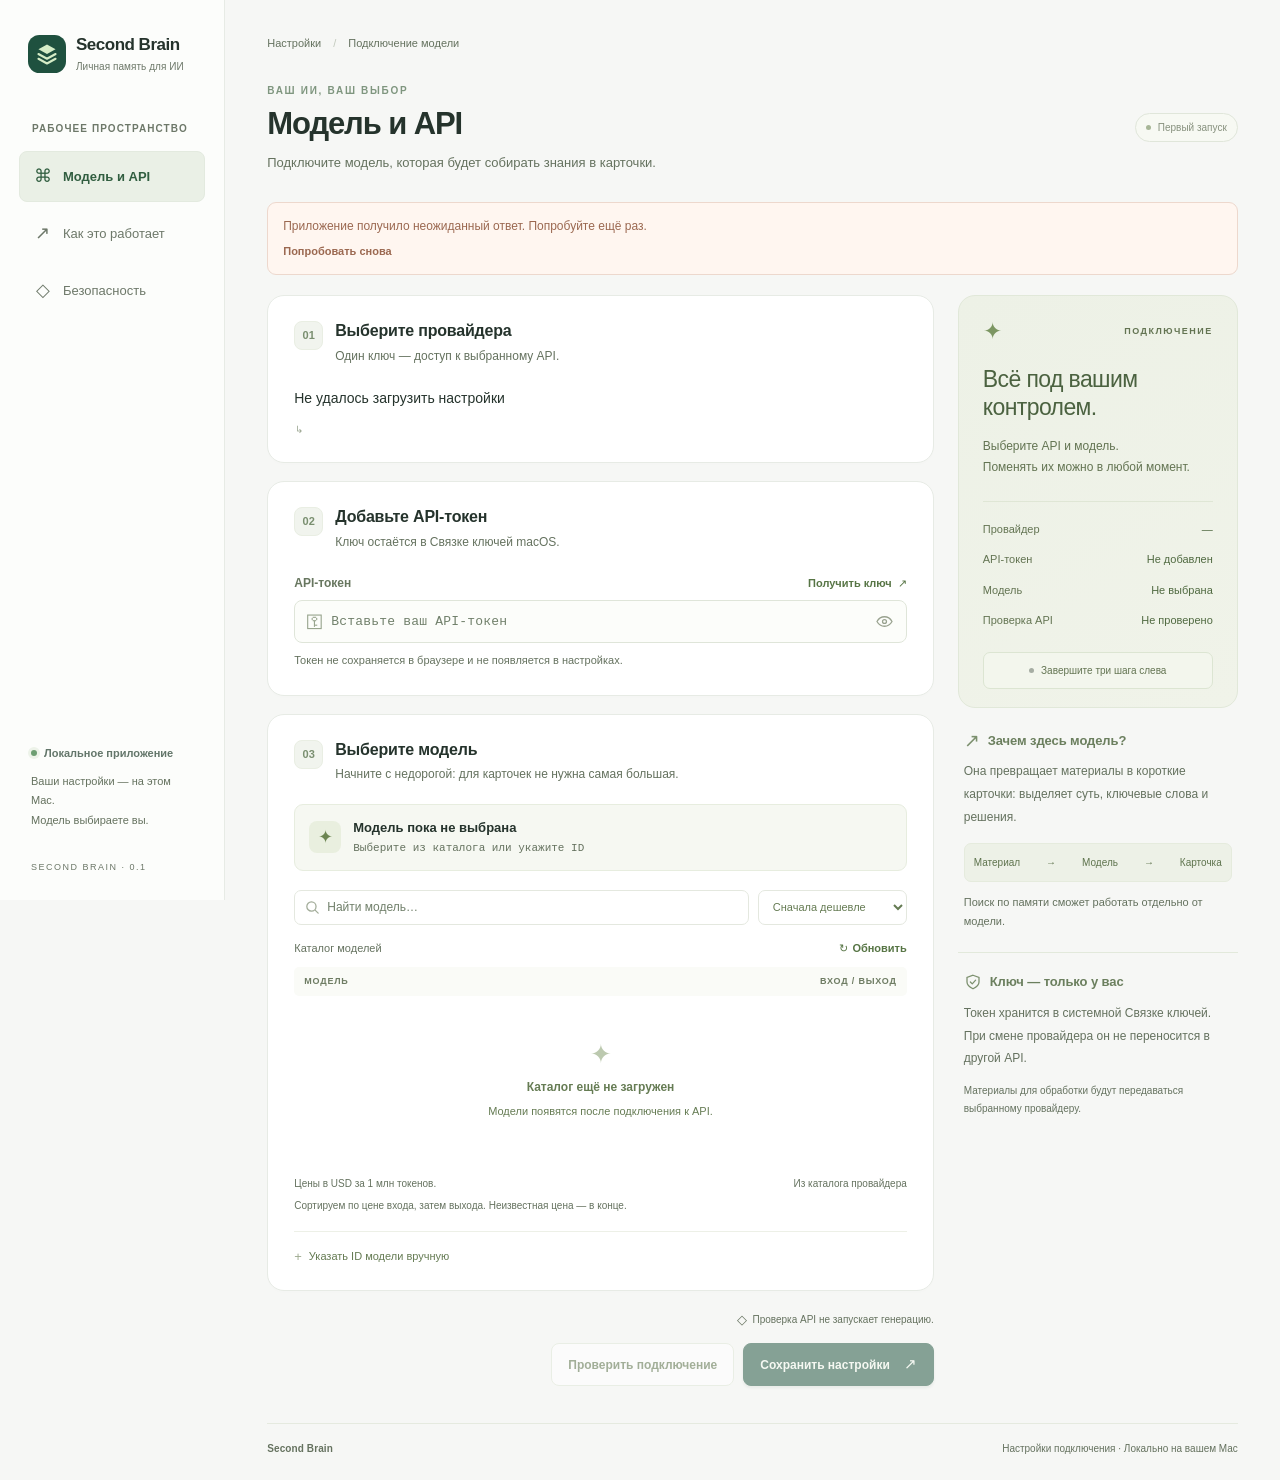
==== static/index.html @ d5d42416 "feat: release Second Brain 0.1.0 with portable macOS app" ====
<!doctype html>
<html lang="ru">
<head>
  <meta charset="utf-8">
  <meta name="viewport" content="width=device-width,initial-scale=1">
  <meta name="color-scheme" content="light">
  <meta name="theme-color" content="#f6f7f5">
  <title>Модель и API — Second Brain</title>
  <link rel="icon" type="image/svg+xml" href="/static/mark.svg">
  <link rel="stylesheet" href="/static/styles.css">
  <script type="module" src="/static/app.mjs"></script>
</head>
<body>
  <a class="skip-link" href="#main">Перейти к настройкам</a>
  <div class="app-shell">
    <aside class="sidebar" aria-label="Навигация">
      <a class="brand" href="#main" aria-label="Second Brain — настройки">
        <img src="/static/mark.svg" width="38" height="38" alt="">
        <span>Second Brain<small>Личная память для ИИ</small></span>
      </a>
      <div class="sidebar-label">РАБОЧЕЕ ПРОСТРАНСТВО</div>
      <nav class="navigation">
        <a class="nav-item active" href="#main" aria-current="page"><span class="nav-icon">⌘</span>Модель и API</a>
        <a class="nav-item" href="#how-it-works"><span class="nav-icon">↗</span>Как это работает</a>
        <a class="nav-item" href="#security"><span class="nav-icon">◇</span>Безопасность</a>
      </nav>
      <div class="sidebar-bottom">
        <div class="local-badge"><span class="status-dot"></span>Локальное приложение</div>
        <p>Ваши настройки — на этом Mac.<br>Модель выбираете вы.</p>
        <span class="version">SECOND BRAIN · 0.1</span>
      </div>
    </aside>

    <main id="main" class="main-content">
      <div class="breadcrumb">Настройки <span>/</span> Подключение модели</div>
      <header class="page-header">
        <div><div class="eyebrow">ВАШ ИИ, ВАШ ВЫБОР</div><h1>Модель и API</h1><p>Подключите модель, которая будет собирать знания в карточки.</p></div>
        <span id="setup-badge" class="setup-badge"><span></span>Первый запуск</span>
      </header>

      <div id="bootstrap-error" class="notice error" role="alert" hidden><span id="bootstrap-error-text"></span><button id="retry-bootstrap" type="button" class="text-button">Попробовать снова</button></div>
      <div id="storage-warning" class="notice warning" role="status" hidden>Связка ключей сейчас недоступна. Проверить API можно, а для сохранения токена потребуется доступ к Связке ключей macOS.</div>

      <div class="workspace-grid">
        <form id="settings-form" class="settings-stack" novalidate>
          <section class="panel" aria-labelledby="provider-heading">
            <div class="section-heading"><span class="step-number">01</span><div><h2 id="provider-heading">Выберите провайдера</h2><p>Один ключ — доступ к выбранному API.</p></div></div>
            <div id="provider-list" class="provider-grid" role="group" aria-label="Провайдер модели"><div class="loading-placeholder">Загружаем настройки…</div></div>
            <div id="preset-endpoint" class="endpoint-caption"><span class="tiny-lock" aria-hidden="true">↳</span><code id="preset-endpoint-text"></code></div>
            <div id="custom-endpoint" class="field-block" hidden><label for="base-url">Адрес API</label><input id="base-url" type="url" spellcheck="false" autocomplete="off" placeholder="https://api.example.com/v1"><p class="field-hint">HTTPS-адрес совместимого с OpenAI API. Без /chat/completions.</p></div>
          </section>

          <section class="panel" aria-labelledby="token-heading">
            <div class="section-heading"><span class="step-number">02</span><div><h2 id="token-heading">Добавьте API-токен</h2><p>Ключ остаётся в Связке ключей macOS.</p></div></div>
            <div class="label-row"><label for="api-token">API-токен</label><a id="get-key" class="inline-link" href="https://openrouter.ai/settings/keys" target="_blank" rel="noopener noreferrer">Получить ключ <span aria-hidden="true">↗</span></a></div>
            <div class="token-control"><span class="key-glyph" aria-hidden="true">⚿</span><input id="api-token" type="password" autocomplete="off" spellcheck="false" autocapitalize="off" placeholder="Вставьте ваш API-токен" aria-describedby="token-hint"><button id="toggle-token" class="icon-button" type="button" aria-label="Показать введённый токен" aria-pressed="false"><svg width="19" height="19" viewBox="0 0 24 24" fill="none" aria-hidden="true"><path d="M2.5 12s3.4-6 9.5-6 9.5 6 9.5 6-3.4 6-9.5 6-9.5-6-9.5-6Z" stroke="currentColor" stroke-width="1.6"/><circle cx="12" cy="12" r="2.5" stroke="currentColor" stroke-width="1.6"/></svg></button></div>
            <div class="token-meta"><p id="token-hint" class="field-hint">Токен не сохраняется в браузере и не появляется в настройках.</p><button id="delete-token" type="button" class="text-button danger" hidden>Удалить сохранённый ключ</button></div>
            <div id="delete-confirm" class="inline-confirm" hidden><p>Удалить сохранённый токен этого API?</p><div><button id="cancel-delete" type="button" class="button small secondary">Отмена</button><button id="confirm-delete" type="button" class="button small danger-button">Удалить токен</button></div></div>
          </section>

          <section class="panel model-panel" aria-labelledby="model-heading">
            <div class="section-heading"><span class="step-number">03</span><div><h2 id="model-heading">Выберите модель</h2><p>Начните с недорогой: для карточек не нужна самая большая.</p></div></div>
            <div id="selected-model" class="selected-model"><span class="model-symbol" aria-hidden="true">✦</span><div><strong id="selected-model-name">Модель пока не выбрана</strong><code id="selected-model-id">Выберите из каталога или укажите ID</code></div><span id="selected-model-check" class="selected-check" hidden aria-hidden="true">✓</span></div>
            <div class="catalog-toolbar"><label class="search-control"><svg width="17" height="17" viewBox="0 0 24 24" fill="none" aria-hidden="true"><circle cx="10.5" cy="10.5" r="6.5" stroke="currentColor" stroke-width="1.8"/><path d="m16 16 4 4" stroke="currentColor" stroke-width="1.8" stroke-linecap="round"/></svg><input id="model-search" type="search" autocomplete="off" placeholder="Найти модель…" aria-label="Поиск модели по названию или ID"></label><select id="model-sort" aria-label="Сортировка моделей"><option value="price">Сначала дешевле</option><option value="name">По названию</option></select></div>
            <div class="catalog-caption"><span id="catalog-count">Каталог моделей</span><button id="refresh-models" type="button" class="text-button"><span id="refresh-icon" aria-hidden="true">↻</span> Обновить</button></div>
            <div class="catalog-columns" aria-hidden="true"><span>МОДЕЛЬ</span><span>ВХОД / ВЫХОД</span></div>
            <div id="model-list" class="model-list" role="group" aria-label="Каталог моделей" aria-busy="false"><div class="catalog-empty"><span class="empty-symbol" aria-hidden="true">✦</span><strong>Каталог ещё не загружен</strong><p>Модели появятся после подключения к API.</p></div></div>
            <button id="show-more-models" type="button" class="show-more" hidden>Показать ещё</button>
            <div class="pricing-note"><span>Цены в USD за 1 млн токенов.</span><span id="catalog-updated">Из каталога провайдера</span></div>
            <p class="sort-note">Сортируем по цене входа, затем выхода. Неизвестная цена — в конце.</p>
            <details id="manual-model" class="manual-model"><summary>Указать ID модели вручную</summary><div class="field-block"><label for="model-id">ID модели</label><input id="model-id" type="text" autocomplete="off" spellcheck="false" placeholder="Например, provider/model-name" maxlength="200"><p class="field-hint">Подойдёт, если провайдер не отдаёт каталог. Используйте точный ID из его документации.</p></div></details>
          </section>

          <div id="action-message" class="notice" role="status" aria-live="polite" hidden></div>
          <div class="action-bar"><div class="action-explanation"><span class="small-shield" aria-hidden="true">◇</span><span>Проверка API не запускает генерацию.</span></div><div class="action-buttons"><button id="test-connection" type="button" class="button secondary" disabled>Проверить подключение</button><button id="save-settings" type="submit" class="button primary" disabled><span>Сохранить настройки</span><span aria-hidden="true">↗</span></button></div></div>
        </form>

        <aside class="context-column" aria-label="Состояние подключения">
          <section class="summary-panel" aria-labelledby="summary-heading"><div class="summary-topline"><span class="summary-mark" aria-hidden="true">✦</span><span class="subtle-tag">ПОДКЛЮЧЕНИЕ</span></div><h2 id="summary-heading">Всё под вашим<br>контролем.</h2><p>Выберите API и модель.<br>Поменять их можно в любой момент.</p><div class="summary-divider"></div><dl class="summary-list"><div><dt>Провайдер</dt><dd id="summary-provider">—</dd></div><div><dt>API-токен</dt><dd id="summary-token">Не добавлен</dd></div><div><dt>Модель</dt><dd id="summary-model">Не выбрана</dd></div><div><dt>Проверка API</dt><dd id="summary-connection">Не проверено</dd></div></dl><div id="summary-state" class="summary-state"><span class="status-dot neutral"></span><span>Завершите три шага слева</span></div></section>
          <section id="how-it-works" class="info-card"><div class="info-heading"><span aria-hidden="true">↗</span><h3>Зачем здесь модель?</h3></div><p>Она превращает материалы в короткие карточки: выделяет суть, ключевые слова и решения.</p><div class="mini-flow"><span>Материал</span><span aria-hidden="true">→</span><span>Модель</span><span aria-hidden="true">→</span><span>Карточка</span></div><p class="muted">Поиск по памяти сможет работать отдельно от модели.</p></section>
          <section id="security" class="info-card security-card"><div class="info-heading"><svg width="18" height="18" viewBox="0 0 24 24" fill="none" aria-hidden="true"><path d="m12 3 8 3v6c0 4-4 7-8 9-4-2-8-5-8-9V6l8-3Z" stroke="currentColor" stroke-width="1.7"/><path d="m8.5 12 2.5 2.5 4.5-5" stroke="currentColor" stroke-width="1.7" stroke-linecap="round" stroke-linejoin="round"/></svg><h3>Ключ — только у вас</h3></div><p>Токен хранится в системной Связке ключей. При смене провайдера он не переносится в другой API.</p><span class="security-footnote">Материалы для обработки будут передаваться выбранному провайдеру.</span></section>
        </aside>
      </div>
      <footer class="page-footer"><span>Second Brain</span><span>Настройки подключения · Локально на вашем Mac</span></footer>
    </main>
  </div>
</body>
</html>
---- static/styles.css ----
@font-face{font-family:LocalSystem;src:local("SF Pro Text"),local("Helvetica Neue");font-display:swap}
:root{font-family:LocalSystem,-apple-system,BlinkMacSystemFont,"Segoe UI",sans-serif;color:#25332c;background:#f6f7f5;font-synthesis:none;font-size:14px;line-height:1.5;--green:#285c46;--green-dark:#1d4937;--muted:#7b857e;--line:#e7ebe5;--surface:#fff;--radius:17px;--focus:#4d8b68}
*{box-sizing:border-box}
body{margin:0}
button,input,select{font:inherit}
button,a,input,select,summary{-webkit-tap-highlight-color:transparent}
button,a{touch-action:manipulation}
button{cursor:pointer}
button:disabled{cursor:wait;opacity:.55}
input:disabled,select:disabled{opacity:.6}
a{color:inherit;text-decoration:none}
button:focus-visible,a:focus-visible,input:focus-visible,select:focus-visible,summary:focus-visible{outline:3px solid #72a685;outline-offset:3px}
input:focus-visible{outline:0;box-shadow:0 0 0 3px #dbe9de;border-color:#77a285}
button:active:not(:disabled){transform:scale(.985)}
button{transition:background-color .15s ease-out,opacity .15s ease-out,transform .1s ease-out}
[hidden]{display:none!important}
::selection{background:#dcead8}
.skip-link{position:fixed;left:20px;top:12px;z-index:30;padding:12px 18px;background:#fff;border-radius:9px;transform:translateY(-150%)}
.skip-link:focus{transform:translateY(0)}
.app-shell{min-height:100vh;display:grid;grid-template-columns:225px minmax(0,1fr)}
.sidebar{position:sticky;top:0;height:100vh;padding:35px 19px 24px;background:#fcfdfb;border-right:1px solid var(--line);display:flex;flex-direction:column}
.brand{display:flex;align-items:center;gap:10px;padding:0 9px;font-size:17px;font-weight:650;letter-spacing:-.5px;line-height:1.2}
.brand img{flex-shrink:0}
.brand small{display:block;margin-top:6px;color:#8c958d;font-size:10px;font-weight:450;letter-spacing:.05px}
.sidebar-label{margin:48px 13px 15px;color:#a0a79f;font-size:9px;font-weight:650;letter-spacing:1.1px}
.navigation{display:flex;flex-direction:column;gap:6px}
.nav-item{display:flex;align-items:center;gap:11px;padding:11px 13px;color:#7f8980;font-size:12px;border:1px solid transparent;border-radius:8px}
.nav-item:hover{background:#f0f4ed;color:var(--green)}
.nav-item.active{background:#eaf0e6;border-color:#e3eadf;color:#315e40;font-weight:600}
.nav-icon{display:grid;place-items:center;width:19px;font-size:18px;font-weight:400}
.sidebar-bottom{margin-top:auto;padding:20px 12px 0}
.local-badge{display:flex;align-items:center;gap:7px;font-size:10px;font-weight:550;color:#63766a}
.status-dot{width:6px;height:6px;flex-shrink:0;background:#6d9e72;border-radius:50%;box-shadow:0 0 0 3px #edf3e9}
.status-dot.neutral{background:#a6ada3;box-shadow:none}
.sidebar-bottom p{color:#9aa297;font-size:10px;line-height:1.8;margin:10px 0 24px}
.version{color:#b0b7ac;font-size:8px;letter-spacing:1.5px}
.main-content{max-width:1550px;width:100%;margin:0 auto;padding:35px clamp(24px,3.3vw,54px) 24px}
.breadcrumb{display:flex;gap:12px;color:#849082;font-size:10px}
.breadcrumb span{color:#c2c9bd}
.page-header{display:flex;justify-content:space-between;align-items:center;gap:20px;margin:31px 0 29px}
.eyebrow{font-size:9px;letter-spacing:1.7px;font-weight:600;color:#7f967f;margin-bottom:8px}
h1{margin:0;font-size:31px;line-height:1.15;font-weight:600;letter-spacing:-1.1px}
.page-header p{font-size:12px;color:#889184;margin:12px 0 0}
.setup-badge{display:inline-flex;align-items:center;gap:7px;white-space:nowrap;border:1px solid #e0e6da;padding:6px 10px;border-radius:20px;color:#87917e;font-size:9px;background:#f7f9f3}
.setup-badge>span{width:5px;height:5px;border-radius:50%;background:#a7b697}
.setup-badge.complete{color:#3c6b4c;background:#eef5e8;border-color:#dce9d3}
.workspace-grid{display:grid;grid-template-columns:minmax(0,1fr) 280px;align-items:start;gap:24px}
.settings-stack{display:flex;flex-direction:column;gap:18px;min-width:0}
.panel{padding:25px 26px;background:var(--surface);border:1px solid var(--line);border-radius:var(--radius);box-shadow:0 2px 2px #28352802}
.section-heading{display:flex;gap:12px;align-items:center;margin-bottom:22px}
.step-number{width:29px;height:29px;display:grid;place-items:center;align-self:flex-start;background:#f1f4ee;border:1px solid #e9eee3;border-radius:8px;color:#7a8f70;font-size:10px;font-weight:600;font-variant-numeric:tabular-nums}
h2{font-size:14px;line-height:1.3;font-weight:600;letter-spacing:-.2px;margin:0}
.section-heading p{font-size:10px;color:#92998d;line-height:1.6;margin:5px 0 0}
.provider-grid{display:grid;grid-template-columns:repeat(auto-fit,minmax(90px,1fr));gap:9px}
.provider-card{position:relative;min-height:96px;display:flex;flex-direction:column;align-items:flex-start;gap:10px;padding:13px 11px 12px;background:#fff;border:1px solid #e3e8df;border-radius:10px;text-align:left;color:#687464;min-width:0}
.provider-card:hover{border-color:#a5b89b;background:#fafcf8}
.provider-card[aria-pressed=true]{border-color:#709060;background:#f2f6ed;box-shadow:0 0 0 1px #70906014}
.provider-symbol{display:grid;place-items:center;width:27px;height:27px;border-radius:7px;background:#f1f3ef;color:#455c42;font-size:14px;font-weight:650;letter-spacing:-.4px}
.provider-card[aria-pressed=true] .provider-symbol{background:#e1ead6;color:#426535}
.provider-label{font-size:10px;font-weight:600;white-space:nowrap;max-width:100%;overflow:hidden;text-overflow:ellipsis}
.provider-tick{position:absolute;right:10px;top:10px;width:12px;height:12px;border-radius:50%;border:1px solid #dde3d7;color:transparent;display:grid;place-items:center;font-size:8px}
.provider-card[aria-pressed=true] .provider-tick{background:#66864f;border-color:#66864f;color:#fff}
.endpoint-caption{display:flex;align-items:center;gap:7px;color:#9aa293;font-size:9px;padding:13px 1px 0;min-width:0;overflow-wrap:anywhere}
.endpoint-caption code{font-family:ui-monospace,"SFMono-Regular",Consolas,monospace;font-size:9px}
.tiny-lock{color:#9da893}
.label-row{display:flex;justify-content:space-between;align-items:center;gap:12px;margin-bottom:8px}
label{font-size:10px;font-weight:550;color:#67765f}
.inline-link{font-size:9px;color:#67874d;font-weight:550}
.inline-link:hover{text-decoration:underline}
.inline-link span{margin-left:3px}
.token-control{position:relative;display:flex;align-items:center}
.token-control input{width:100%;height:43px;padding:0 42px 0 36px;border:1px solid #dfe5d9;border-radius:8px;background:#fcfdfa;font-family:ui-monospace,"SFMono-Regular",Consolas,monospace;font-size:11px;letter-spacing:.2px;color:#46583d}
input::placeholder{color:#a1aa9a}
.key-glyph{position:absolute;left:12px;top:9px;font-size:18px;color:#98a58e;pointer-events:none}
.icon-button{border:0;background:transparent;display:grid;place-items:center;width:34px;height:34px;border-radius:5px;color:#99a28f;position:absolute;right:5px}
.icon-button:hover{background:#edf2e8;color:#547044}
.token-meta{display:flex;justify-content:space-between;align-items:start;gap:12px;margin-top:9px}
.field-hint{color:#99a18f;font-size:9px;line-height:1.6;margin:0}
.text-button{border:0;background:transparent;padding:0;color:#6b8856;font-size:9px;font-weight:550;white-space:nowrap;display:inline-flex;align-items:center;gap:4px;min-height:20px}
.text-button:hover{text-decoration:underline}
.text-button.danger{color:#9a7466}
.field-block{margin-top:17px}
.field-block label{display:block;margin-bottom:7px}
.field-block input{width:100%;height:40px;border-radius:7px;background:#fcfdfa;border:1px solid #dfe5d9;padding:0 11px;font-size:11px;color:#44543b}
.field-block .field-hint{margin-top:7px}
.model-panel .section-heading{margin-bottom:19px}
.selected-model{display:flex;align-items:center;gap:12px;padding:13px 14px;border-radius:9px;background:#f6f8f2;border:1px solid #e7eddf;min-width:0}
.model-symbol{width:32px;height:32px;border-radius:8px;background:#e9efdf;display:grid;place-items:center;color:#6c8552;font-size:18px;flex-shrink:0}
.selected-model>div{min-width:0;flex:1}
.selected-model strong{display:block;font-weight:550;font-size:11px;overflow:hidden;text-overflow:ellipsis;white-space:nowrap}
.selected-model code{display:block;font-size:9px;color:#9aa58e;overflow-wrap:anywhere;margin-top:3px;font-family:ui-monospace,"SFMono-Regular",Consolas,monospace}
.selected-check{color:#7d9762;font-size:16px}
.catalog-toolbar{display:flex;gap:9px;margin-top:19px}
.search-control{position:relative;display:flex;align-items:center;flex:1;min-width:0}
.search-control svg{position:absolute;left:10px;color:#a2ac99;pointer-events:none}
.search-control input{width:100%;height:35px;padding:0 9px 0 32px;border:1px solid #e4e8df;border-radius:7px;background:#fff;font-size:10px;color:#506147;font-weight:400}
.catalog-toolbar select{font-size:9px;border:1px solid #e4e8df;border-radius:7px;background:#fff;color:#829173;padding:0 24px 0 10px;max-width:150px}
.catalog-caption{display:flex;justify-content:space-between;align-items:center;font-size:9px;color:#94a18a;margin:14px 0 8px;gap:10px}
.catalog-caption .text-button{font-size:9px}
.catalog-columns{display:flex;justify-content:space-between;padding:8px 10px;background:#fafbf7;color:#a3ac9a;font-size:7px;font-weight:600;letter-spacing:.8px;border-radius:5px}
.model-list{max-height:300px;overflow-y:auto;scrollbar-width:thin;scrollbar-color:#dce4d3 transparent;overscroll-behavior:contain}
.model-row{display:flex;align-items:center;width:100%;justify-content:space-between;gap:12px;padding:13px 10px;background:#fff;border:0;border-bottom:1px solid #f0f3eb;text-align:left;border-radius:0;color:#526247;min-height:65px}
.model-row:hover{background:#f6f9f2}
.model-row[aria-pressed=true]{background:#eff5e8}
.model-row>div{min-width:0;flex:1}
.model-row strong{display:block;font-size:10px;font-weight:550;white-space:nowrap;overflow:hidden;text-overflow:ellipsis}
.model-row code{display:block;font-size:8px;color:#9da791;margin-top:4px;overflow:hidden;text-overflow:ellipsis;white-space:nowrap;font-family:ui-monospace,"SFMono-Regular",Consolas,monospace}
.model-prices{text-align:right;flex:0 0 auto!important;font-size:10px;font-weight:550;white-space:nowrap;color:#73845f}
.model-prices small{display:block;color:#a3ad97;font-size:8px;font-weight:400;margin-top:4px}
.free-price{color:#60834b}
.catalog-empty{min-height:170px;display:flex;flex-direction:column;align-items:center;justify-content:center;text-align:center;padding:25px 16px;color:#9da793;gap:6px}
.empty-symbol{font-size:26px;line-height:1;margin-bottom:5px;color:#bcc9af}
.catalog-empty strong{color:#819273;font-size:10px;font-weight:550}
.catalog-empty p{font-size:9px;margin:0;max-width:280px;line-height:1.7}
.catalog-empty.error{color:#a27865}
.catalog-empty.error strong{color:#946e57}
.show-more{border:0;border-radius:5px;background:#f7f9f2;color:#859774;font-size:9px;padding:8px;width:100%;margin-top:8px}
.show-more:hover{background:#edf3e4}
.pricing-note{display:flex;justify-content:space-between;gap:10px;color:#a6ae9c;font-size:8px;margin-top:10px}
.sort-note{margin:7px 0 0;color:#a6ae9c;font-size:8px}
.manual-model{margin-top:18px;padding-top:16px;border-top:1px solid #edf0e7}
.manual-model summary{cursor:pointer;color:#82916f;font-size:9px;list-style:none;display:flex;align-items:center;gap:7px;width:fit-content}
.manual-model summary::before{content:'+';font-size:13px;line-height:1;color:#9eab90}
.manual-model[open] summary::before{content:'−'}
.manual-model .field-block{margin-top:13px}
.action-bar{display:flex;flex-direction:column;align-items:flex-end;gap:14px;padding:1px 0 4px}
.action-explanation{display:flex;align-items:center;gap:5px;font-size:8px;color:#a3ac97}
.small-shield{font-size:13px}
.action-buttons{display:flex;gap:9px}
.button{height:40px;display:inline-flex;align-items:center;justify-content:center;gap:14px;border-radius:8px;font-size:10px;font-weight:550;padding:0 16px;border:1px solid transparent;white-space:nowrap}
.button.primary{background:var(--green);color:#f5faef;border-color:var(--green);box-shadow:0 2px 3px #244d3420}
.button.primary:hover:not(:disabled){background:var(--green-dark)}
.button.primary>span+span{font-size:15px;font-weight:400}
.button.secondary{background:#fff;border-color:#dfe7d7;color:#7e906e}
.button.secondary:hover:not(:disabled){background:#f0f5e9}
.button.small{height:31px;padding:0 12px;font-size:9px}
.button.danger-button{background:#9d6651;color:#fff}
.context-column{display:flex;flex-direction:column;gap:19px}
.summary-panel{padding:24px 24px 18px;border:1px solid #e1e8d9;border-radius:var(--radius);background:linear-gradient(150deg,#edf1e6 0%,#f0f3e9 100%)}
.summary-topline{display:flex;justify-content:space-between;align-items:center;margin-bottom:22px}
.summary-mark{color:#7c9662;font-size:23px;line-height:1}
.subtle-tag{font-size:7px;letter-spacing:1.5px;color:#8d9d7f;font-weight:550}
.summary-panel h2{font-size:23px;line-height:1.23;font-weight:500;letter-spacing:-.6px;color:#4b6240}
.summary-panel>p{font-size:10px;line-height:1.8;color:#8a9b7d;margin:14px 0 0}
.summary-divider{height:1px;background:#dfe6d5;margin:22px 0 19px}
.summary-list{margin:0;display:flex;flex-direction:column;gap:14px}
.summary-list>div{display:flex;justify-content:space-between;gap:14px;align-items:start;font-size:9px}
.summary-list dt{color:#97a68b;white-space:nowrap}
.summary-list dd{margin:0;text-align:right;color:#6a8058;font-weight:500;max-width:150px;overflow-wrap:anywhere}
.summary-list dd[data-state=ok]{color:#3d784d}
.summary-list dd[data-state=error]{color:#a3725c}
.summary-state{margin-top:23px;padding:10px 10px;border:1px solid #dce5d2;border-radius:7px;display:flex;align-items:center;justify-content:center;gap:7px;color:#94a286;font-size:8px;background:#f3f6ed}
.summary-state .status-dot{width:5px;height:5px}
.info-card{padding:4px 6px 1px;scroll-margin-top:24px}
.info-heading{display:flex;align-items:center;gap:8px;color:#7c906e}
.info-heading>span{font-size:19px;line-height:1}
h3{font-size:11px;font-weight:550;letter-spacing:-.1px;margin:0;color:#6b7f5e}
.info-card p{font-size:10px;line-height:1.9;color:#94a087;margin:10px 0 0}
.mini-flow{display:flex;justify-content:space-between;align-items:center;gap:4px;padding:11px 9px;margin-top:14px;background:#edf1e7;border:1px solid #e5ebdd;border-radius:7px;color:#9aaa8c;font-size:8px}
.mini-flow span:nth-child(2n+1){color:#7c916b}
.info-card p.muted{font-size:9px;color:#a6af9c;line-height:1.8;margin-top:11px}
.security-card{padding-top:19px;border-top:1px solid #e2e9db}
.security-footnote{display:block;margin-top:12px;color:#a8b19e;font-size:8px;line-height:1.8}
.notice{padding:13px 15px;border-radius:9px;border:1px solid #dce9d6;background:#f0f7e9;color:#567448;font-size:10px;line-height:1.7;overflow-wrap:anywhere}
.notice.error{border-color:#edd8cd;background:#fff6f0;color:#9b6850}
.notice.warning{border-color:#ece2bd;background:#faf7e9;color:#8c7b43}
#bootstrap-error,#storage-warning{margin-bottom:20px}
#bootstrap-error .text-button{display:block;margin-top:5px;color:inherit}
.inline-confirm{background:#fcf7f3;border:1px solid #ecdfd5;padding:12px;border-radius:8px;margin-top:12px;color:#9a7a64}
.inline-confirm p{font-size:10px;margin:0 0 9px}
.inline-confirm>div{display:flex;justify-content:flex-end;gap:7px}
.loading-placeholder{grid-column:1/-1;padding:24px;color:#9ba991;font-size:11px;background:#f7f9f3;border-radius:10px}
.page-footer{display:flex;justify-content:space-between;gap:20px;font-size:8px;color:#b3bcaa;border-top:1px solid #e5eadf;padding-top:17px;margin-top:33px}
.page-footer>span:first-child{font-weight:550;color:#a2af96;letter-spacing:.1px}
.spin{animation:spin 1s linear infinite}
@keyframes spin{to{transform:rotate(360deg)}}
@media(min-width:1550px){.main-content{padding-left:70px;padding-right:70px}.workspace-grid{grid-template-columns:minmax(0,760px) 300px;gap:32px}}
@media(max-width:1180px){.app-shell{grid-template-columns:190px minmax(0,1fr)}.sidebar{padding-left:12px;padding-right:12px}.brand{font-size:15px;padding:0 5px;gap:8px}.brand img{width:32px;height:32px}.brand small{font-size:9px}.sidebar-label{font-size:8px;margin-left:9px}.nav-item{font-size:11px;padding-left:10px;gap:8px}.workspace-grid{grid-template-columns:minmax(0,1fr) 235px;gap:18px}.main-content{padding-left:25px;padding-right:25px}.panel{padding:22px}.summary-panel{padding:22px 19px}.provider-grid{grid-template-columns:repeat(2,minmax(0,1fr))}.provider-card{min-height:74px;flex-direction:row;align-items:center;padding:13px 11px;gap:9px}.provider-tick{right:7px;top:7px;width:10px;height:10px;font-size:7px}.provider-label{font-size:10px}.summary-panel h2{font-size:22px}.summary-list>div{font-size:8px}}
@media(max-width:960px){.workspace-grid{grid-template-columns:minmax(0,1fr)}.context-column{display:grid;grid-template-columns:repeat(2,minmax(0,1fr));gap:22px}.summary-panel{grid-row:span 2}.security-card{padding-top:16px}.provider-grid{grid-template-columns:repeat(4,minmax(0,1fr))}.provider-card{flex-direction:column;align-items:flex-start;min-height:92px}.page-header{align-items:flex-start}.setup-badge{margin-top:12px}.token-meta{flex-wrap:wrap;gap:3px}.summary-list>div{font-size:10px}}
@media(max-width:700px){.app-shell{display:block}.sidebar{position:static;height:auto;flex-direction:row;align-items:center;justify-content:space-between;padding:16px 20px;border-right:0;border-bottom:1px solid var(--line)}.brand{padding:0;font-size:15px}.brand img{width:34px;height:34px}.brand small{font-size:9px;margin-top:5px}.sidebar-label,.navigation,.sidebar-bottom p,.version{display:none}.sidebar-bottom{padding:0;margin:0}.local-badge{font-size:8px;gap:6px}.main-content{padding:24px 20px 20px}.page-header{margin:25px 0 24px;gap:9px}.eyebrow{font-size:8px;letter-spacing:1.3px}h1{font-size:28px}.page-header p{font-size:11px;line-height:1.8;max-width:290px;margin-top:10px}.setup-badge{font-size:8px;margin-top:11px;padding:5px 8px}.workspace-grid{gap:26px}.panel{padding:22px 20px}.provider-grid{grid-template-columns:repeat(2,minmax(0,1fr))}.provider-card{flex-direction:row;align-items:center;min-height:70px}.provider-label{font-size:11px}.section-heading p{font-size:10px}.section-heading h2{font-size:14px}.context-column{gap:20px}.info-card p{font-size:10px}.action-bar{align-items:stretch}.action-explanation{align-self:flex-end;font-size:8px}.action-buttons{display:grid;grid-template-columns:1fr 1fr}.button{padding:0 10px;font-size:10px;gap:8px}.page-footer{font-size:7px;gap:10px}.breadcrumb{font-size:9px}.summary-panel{padding:21px}.summary-panel h2{font-size:23px}}
@media(max-width:420px){.main-content{padding-left:16px;padding-right:16px}.sidebar{padding:15px 16px}.local-badge{font-size:7px}.brand{font-size:14px}.brand small{font-size:8px}.context-column{display:flex}.summary-panel{padding:24px}.summary-panel h2 br{display:none}.summary-list dd{max-width:190px}.info-card{padding-left:8px;padding-right:8px}.setup-badge{font-size:7px;padding:5px 6px}.page-header{gap:7px}.page-header p{font-size:10px}.panel{padding:20px 17px}.catalog-toolbar select{max-width:128px;padding-left:8px;padding-right:15px;font-size:8px}.catalog-toolbar{gap:6px}.search-control input{font-size:9px}.pricing-note{font-size:7px}.action-buttons{grid-template-columns:1fr}.button{height:42px}.action-buttons .primary{order:-1}.token-meta .field-hint{font-size:8px}.model-prices{font-size:9px}.model-prices small{font-size:7px}.model-row strong{font-size:9px}.model-row code{font-size:7px}.page-footer>span:last-child{max-width:180px;text-align:right}}
@media(prefers-reduced-motion:reduce){*,*::before,*::after{animation:none!important;transition:none!important;scroll-behavior:auto!important}}
@media(prefers-contrast:more){:root{--muted:#53604f;--line:#aebba7}.field-hint,.sort-note,.pricing-note,.info-card p,.security-footnote,.page-header p,.section-heading p{color:#5d6b52}.provider-card{border-color:#a8b39e}}
.sidebar-label{font-size:10px}.nav-item{font-size:13px}.local-badge{font-size:11px}.sidebar-bottom p{font-size:11px}.version{font-size:9px}
.breadcrumb{font-size:11px}.eyebrow{font-size:10px}.page-header p{font-size:13px}.setup-badge{font-size:10px}
.section-heading h2{font-size:16px}.section-heading p{font-size:12px}.step-number{font-size:11px}
.provider-label{font-size:12px}.endpoint-caption,.endpoint-caption code{font-size:10px}label{font-size:12px}.inline-link{font-size:11px}
.token-control input,.field-block input{font-size:13px}.field-hint{font-size:11px}.text-button,.catalog-caption .text-button{font-size:11px}
.selected-model strong{font-size:13px}.selected-model code{font-size:11px}.search-control input{font-size:12px}.catalog-toolbar select{font-size:11px}
.catalog-caption{font-size:11px}.catalog-columns{font-size:9px}.model-row strong{font-size:12px}.model-row code{font-size:10px}
.model-prices{font-size:12px}.model-prices small{font-size:10px}.model-row{min-height:72px}.catalog-empty strong{font-size:12px}.catalog-empty p{font-size:11px}
.show-more{font-size:11px}.pricing-note,.sort-note{font-size:10px}.manual-model summary{font-size:11px}.button{font-size:12px;height:43px}.action-explanation{font-size:10px}
.summary-panel>p{font-size:12px}.summary-list>div{font-size:11px}.summary-state{font-size:10px}.subtle-tag{font-size:9px}h3{font-size:13px}.info-card p{font-size:12px}.mini-flow{font-size:10px}.info-card p.muted{font-size:11px}.security-footnote{font-size:10px}.notice{font-size:12px}.page-footer{font-size:10px}
@media(min-width:701px) and (max-width:1180px){.provider-grid{grid-template-columns:repeat(auto-fit,minmax(90px,1fr))}.provider-card{flex-direction:column;align-items:flex-start;min-height:92px}.provider-label{font-size:11px}}
@media(max-width:700px){.local-badge{font-size:9px}.section-heading h2{font-size:15px}.section-heading p{font-size:11px}.button{font-size:11px}.pricing-note,.sort-note{font-size:9px}.page-header p{font-size:12px}.page-footer{font-size:9px}.provider-label{font-size:12px}.catalog-toolbar select{font-size:10px}}
.field-hint,.endpoint-caption,.endpoint-caption code,.catalog-caption,.pricing-note,.sort-note,.model-row code,.selected-model code,.model-prices small,.page-header p,.section-heading p,.info-card p,.info-card p.muted,.security-footnote,.sidebar-bottom p,.breadcrumb,.action-explanation,.page-footer,.page-footer>span:first-child{color:#65725f}
.nav-item,.sidebar-label,.brand small,.version{color:#6d7869}.text-button,.inline-link{color:#577545}.button.secondary{color:#5d744c}.catalog-toolbar select,.manual-model summary,.show-more{color:#657b53}.catalog-columns{color:#6e7c63}.summary-panel>p,.summary-list dt,.summary-state,.subtle-tag{color:#637452}.summary-list dd{color:#506a41}.mini-flow,.mini-flow span:nth-child(2n+1){color:#5f744e}.catalog-empty,.catalog-empty strong{color:#667c54}input::placeholder{color:#71806b}
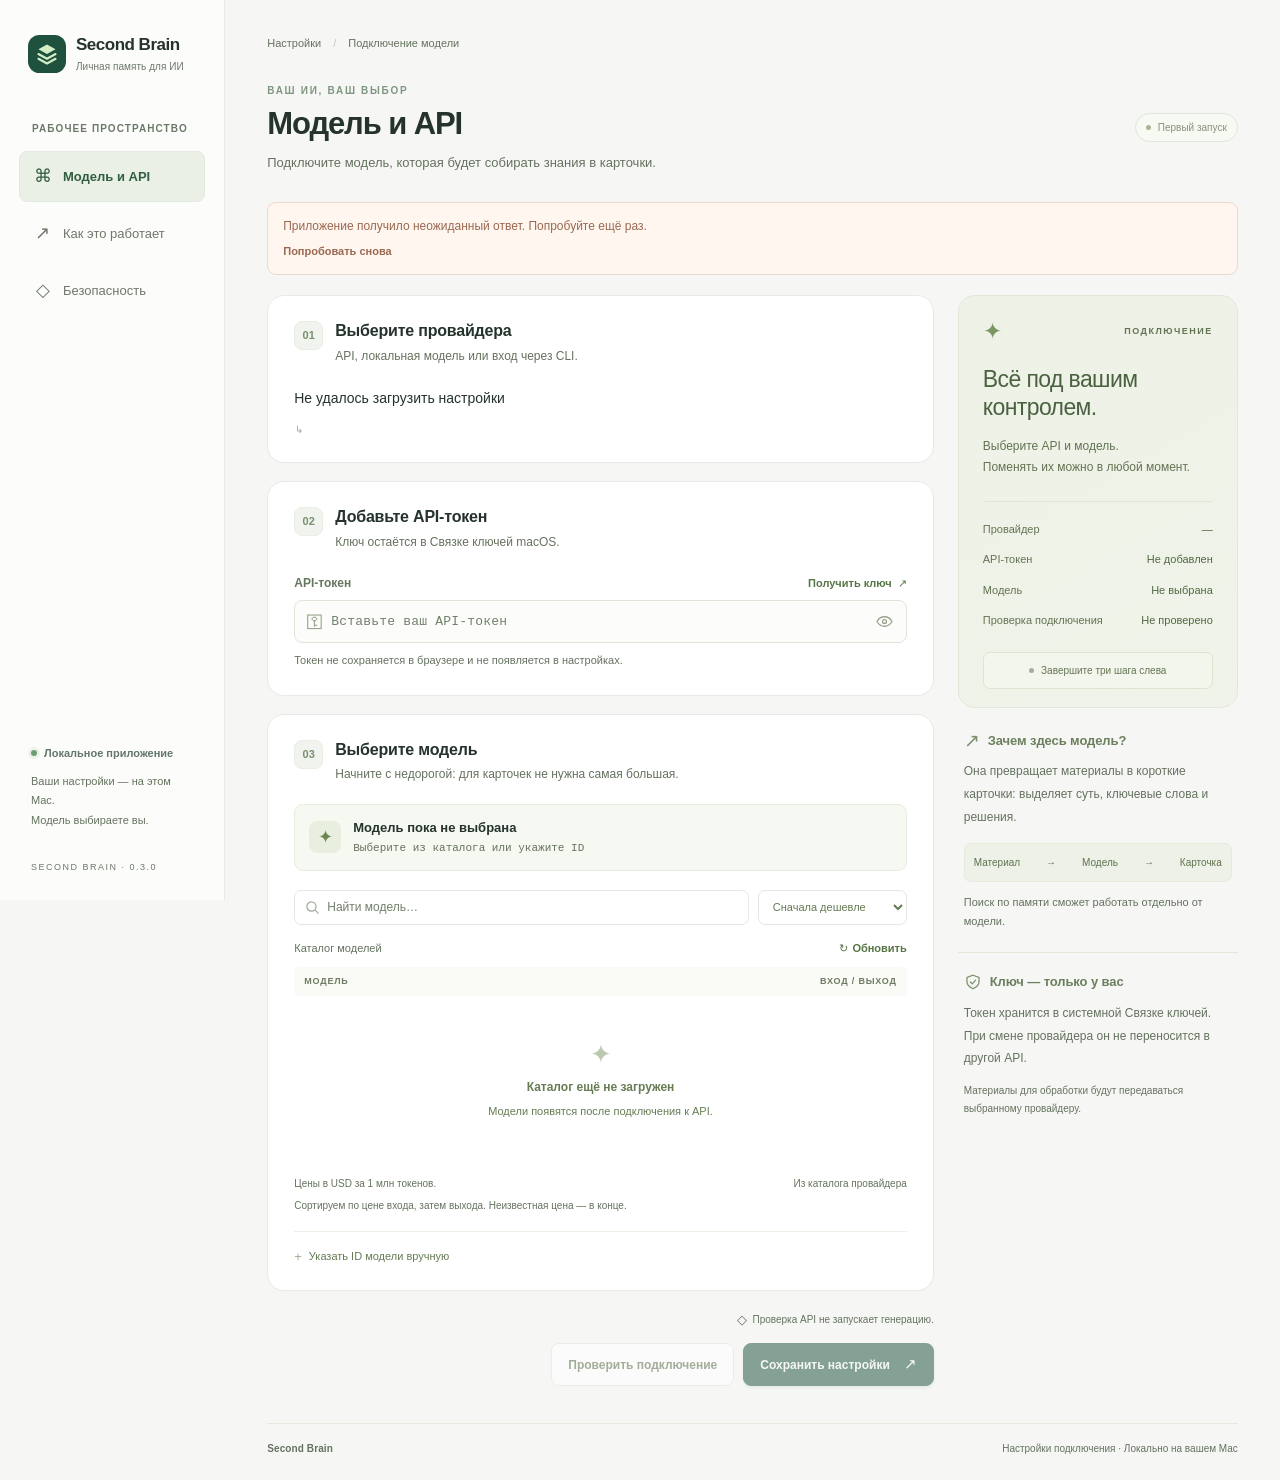
==== commit 9a278a6b: "feat: release Second Brain 0.3.0 with GigaCode CLI" ====
--- a/static/index.html
+++ b/static/index.html
@@ -27,7 +27,7 @@
       <div class="sidebar-bottom">
         <div class="local-badge"><span class="status-dot"></span>Локальное приложение</div>
         <p>Ваши настройки — на этом Mac.<br>Модель выбираете вы.</p>
-        <span class="version">SECOND BRAIN · 0.1</span>
+        <span class="version">SECOND BRAIN · 0.3.0</span>
       </div>
     </aside>
 
@@ -44,13 +44,15 @@
       <div class="workspace-grid">
         <form id="settings-form" class="settings-stack" novalidate>
           <section class="panel" aria-labelledby="provider-heading">
-            <div class="section-heading"><span class="step-number">01</span><div><h2 id="provider-heading">Выберите провайдера</h2><p>Один ключ — доступ к выбранному API.</p></div></div>
+            <div class="section-heading"><span class="step-number">01</span><div><h2 id="provider-heading">Выберите провайдера</h2><p>API, локальная модель или вход через CLI.</p></div></div>
             <div id="provider-list" class="provider-grid" role="group" aria-label="Провайдер модели"><div class="loading-placeholder">Загружаем настройки…</div></div>
             <div id="preset-endpoint" class="endpoint-caption"><span class="tiny-lock" aria-hidden="true">↳</span><code id="preset-endpoint-text"></code></div>
+            <div id="cli-settings" hidden><div class="field-block"><label for="cli-path">Путь к GigaCode CLI</label><input id="cli-path" type="text" spellcheck="false" autocomplete="off" placeholder="Абсолютный путь или пусто для поиска в PATH" maxlength="4096"><p class="field-hint">Исполняемый файл без аргументов. При запуске из Finder может потребоваться полный путь.</p></div><p class="field-hint">Использует вход GigaCode CLI. Только ручная генерация карточек. Встроенные инструменты CLI могут оставаться доступны; это не изолированная среда. Текст передаётся модели, настроенной в CLI.</p></div>
             <div id="custom-endpoint" class="field-block" hidden><label for="base-url">Адрес API</label><input id="base-url" type="url" spellcheck="false" autocomplete="off" placeholder="https://api.example.com/v1"><p class="field-hint">HTTPS-адрес совместимого с OpenAI API. Без /chat/completions.</p></div>
+            <div id="custom-private-network" hidden><label for="allow-private-network"><input id="allow-private-network" type="checkbox" aria-describedby="private-network-hint"> Разрешить внутреннюю сеть для этого API</label><p id="private-network-hint" class="field-hint">Для доверенного корпоративного API, доступного в вашей сети или через VPN. Требуется HTTPS на порту 443 с действительным сертификатом; localhost и служебные адреса запрещены. При смене адреса разрешение сбрасывается.</p></div>
           </section>
 
-          <section class="panel" aria-labelledby="token-heading">
+          <section id="token-panel" class="panel" aria-labelledby="token-heading">
             <div class="section-heading"><span class="step-number">02</span><div><h2 id="token-heading">Добавьте API-токен</h2><p>Ключ остаётся в Связке ключей macOS.</p></div></div>
             <div class="label-row"><label for="api-token">API-токен</label><a id="get-key" class="inline-link" href="https://openrouter.ai/settings/keys" target="_blank" rel="noopener noreferrer">Получить ключ <span aria-hidden="true">↗</span></a></div>
             <div class="token-control"><span class="key-glyph" aria-hidden="true">⚿</span><input id="api-token" type="password" autocomplete="off" spellcheck="false" autocapitalize="off" placeholder="Вставьте ваш API-токен" aria-describedby="token-hint"><button id="toggle-token" class="icon-button" type="button" aria-label="Показать введённый токен" aria-pressed="false"><svg width="19" height="19" viewBox="0 0 24 24" fill="none" aria-hidden="true"><path d="M2.5 12s3.4-6 9.5-6 9.5 6 9.5 6-3.4 6-9.5 6-9.5-6-9.5-6Z" stroke="currentColor" stroke-width="1.6"/><circle cx="12" cy="12" r="2.5" stroke="currentColor" stroke-width="1.6"/></svg></button></div>
@@ -76,7 +78,7 @@
         </form>
 
         <aside class="context-column" aria-label="Состояние подключения">
-          <section class="summary-panel" aria-labelledby="summary-heading"><div class="summary-topline"><span class="summary-mark" aria-hidden="true">✦</span><span class="subtle-tag">ПОДКЛЮЧЕНИЕ</span></div><h2 id="summary-heading">Всё под вашим<br>контролем.</h2><p>Выберите API и модель.<br>Поменять их можно в любой момент.</p><div class="summary-divider"></div><dl class="summary-list"><div><dt>Провайдер</dt><dd id="summary-provider">—</dd></div><div><dt>API-токен</dt><dd id="summary-token">Не добавлен</dd></div><div><dt>Модель</dt><dd id="summary-model">Не выбрана</dd></div><div><dt>Проверка API</dt><dd id="summary-connection">Не проверено</dd></div></dl><div id="summary-state" class="summary-state"><span class="status-dot neutral"></span><span>Завершите три шага слева</span></div></section>
+          <section class="summary-panel" aria-labelledby="summary-heading"><div class="summary-topline"><span class="summary-mark" aria-hidden="true">✦</span><span class="subtle-tag">ПОДКЛЮЧЕНИЕ</span></div><h2 id="summary-heading">Всё под вашим<br>контролем.</h2><p>Выберите API и модель.<br>Поменять их можно в любой момент.</p><div class="summary-divider"></div><dl class="summary-list"><div><dt>Провайдер</dt><dd id="summary-provider">—</dd></div><div><dt>API-токен</dt><dd id="summary-token">Не добавлен</dd></div><div><dt>Модель</dt><dd id="summary-model">Не выбрана</dd></div><div><dt>Проверка подключения</dt><dd id="summary-connection">Не проверено</dd></div></dl><div id="summary-state" class="summary-state"><span class="status-dot neutral"></span><span>Завершите три шага слева</span></div></section>
           <section id="how-it-works" class="info-card"><div class="info-heading"><span aria-hidden="true">↗</span><h3>Зачем здесь модель?</h3></div><p>Она превращает материалы в короткие карточки: выделяет суть, ключевые слова и решения.</p><div class="mini-flow"><span>Материал</span><span aria-hidden="true">→</span><span>Модель</span><span aria-hidden="true">→</span><span>Карточка</span></div><p class="muted">Поиск по памяти сможет работать отдельно от модели.</p></section>
           <section id="security" class="info-card security-card"><div class="info-heading"><svg width="18" height="18" viewBox="0 0 24 24" fill="none" aria-hidden="true"><path d="m12 3 8 3v6c0 4-4 7-8 9-4-2-8-5-8-9V6l8-3Z" stroke="currentColor" stroke-width="1.7"/><path d="m8.5 12 2.5 2.5 4.5-5" stroke="currentColor" stroke-width="1.7" stroke-linecap="round" stroke-linejoin="round"/></svg><h3>Ключ — только у вас</h3></div><p>Токен хранится в системной Связке ключей. При смене провайдера он не переносится в другой API.</p><span class="security-footnote">Материалы для обработки будут передаваться выбранному провайдеру.</span></section>
         </aside>
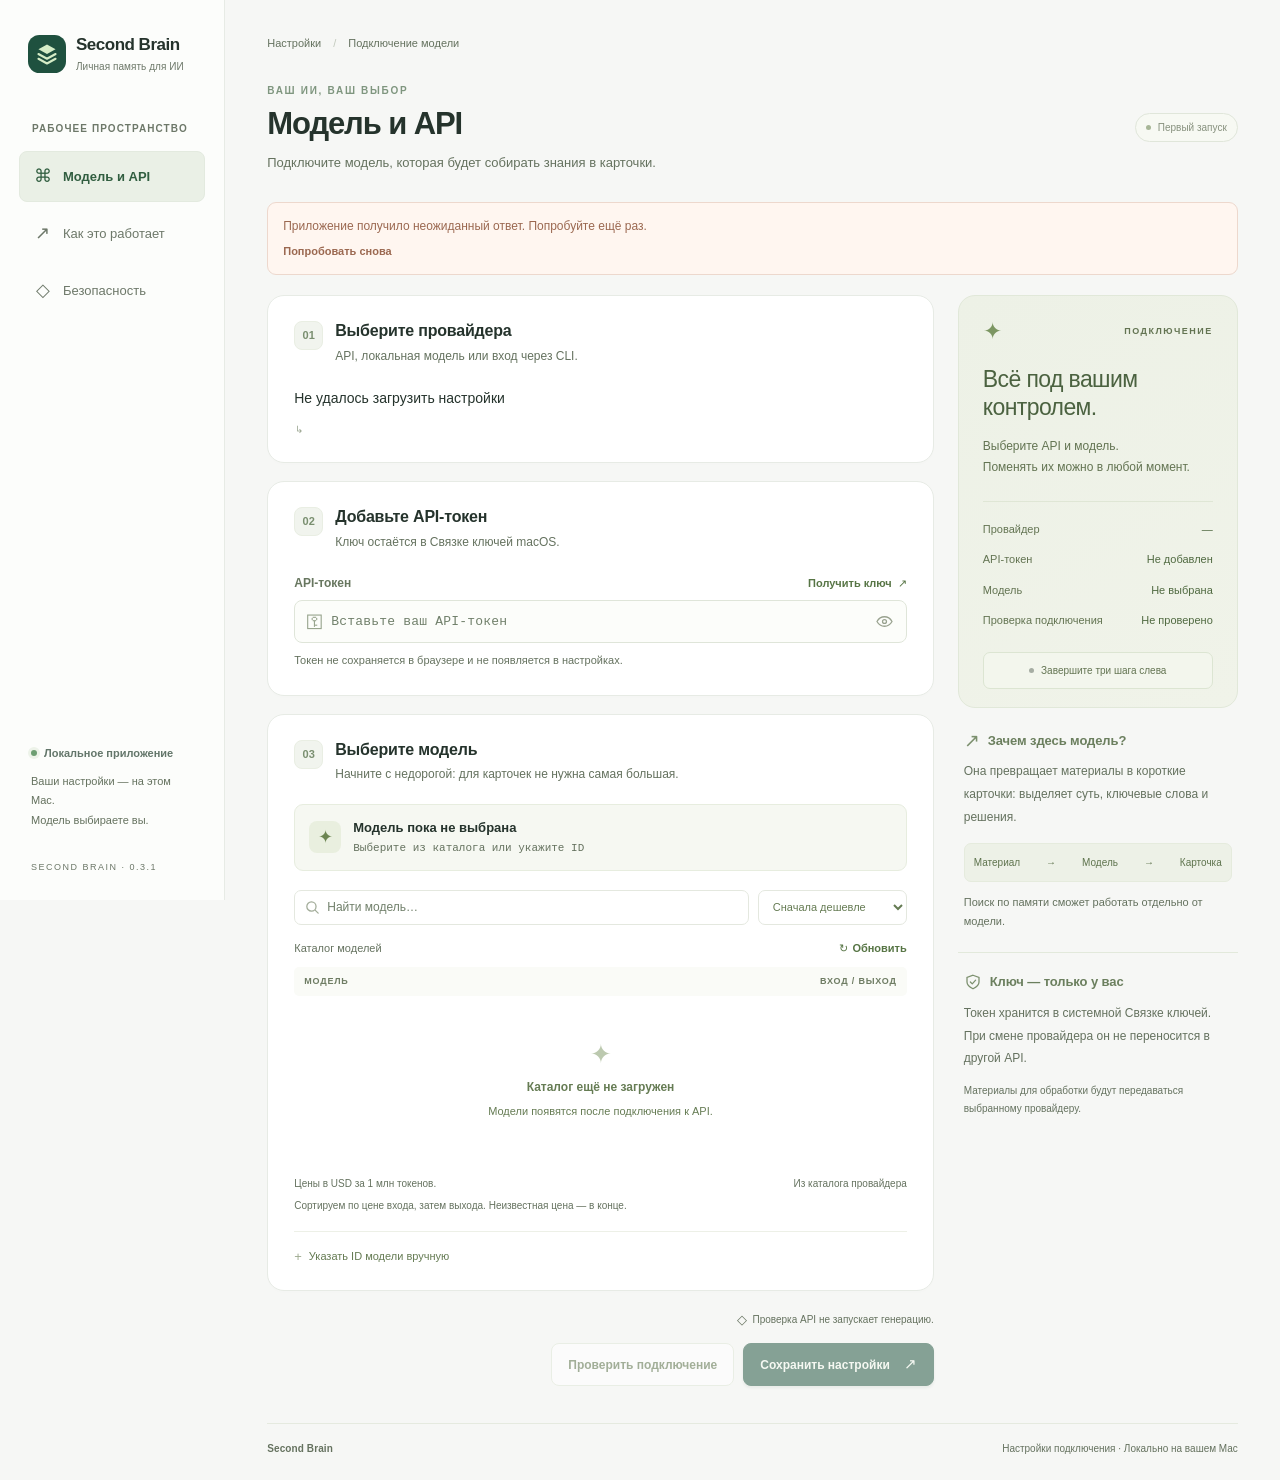
==== commit e1b5dfbd: "fix: release 0.3.1 for GigaCode decision metadata" ====
--- a/static/index.html
+++ b/static/index.html
@@ -27,7 +27,7 @@
       <div class="sidebar-bottom">
         <div class="local-badge"><span class="status-dot"></span>Локальное приложение</div>
         <p>Ваши настройки — на этом Mac.<br>Модель выбираете вы.</p>
-        <span class="version">SECOND BRAIN · 0.3.0</span>
+        <span class="version">SECOND BRAIN · 0.3.1</span>
       </div>
     </aside>
 
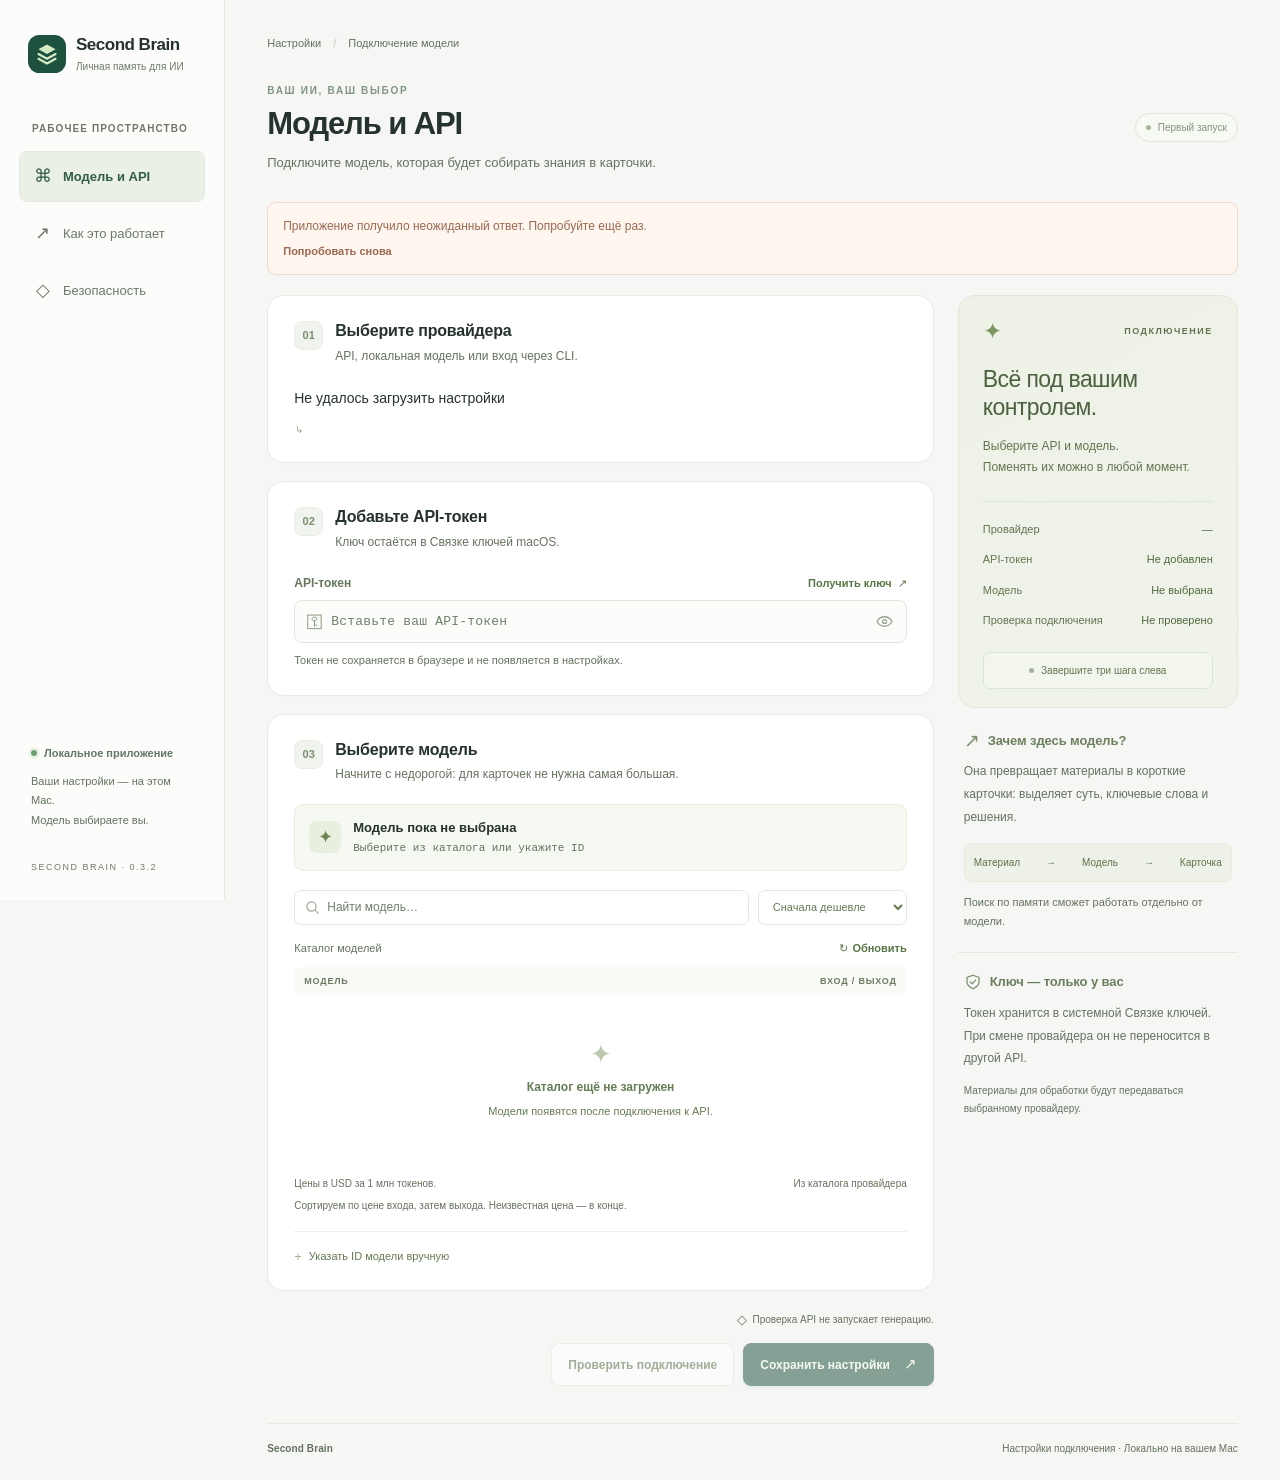
==== commit c34f91a9: "feat: release 0.3.2 with opt-in GigaCode automation" ====
--- a/static/index.html
+++ b/static/index.html
@@ -27,7 +27,7 @@
       <div class="sidebar-bottom">
         <div class="local-badge"><span class="status-dot"></span>Локальное приложение</div>
         <p>Ваши настройки — на этом Mac.<br>Модель выбираете вы.</p>
-        <span class="version">SECOND BRAIN · 0.3.1</span>
+        <span class="version">SECOND BRAIN · 0.3.2</span>
       </div>
     </aside>
 
@@ -47,7 +47,7 @@
             <div class="section-heading"><span class="step-number">01</span><div><h2 id="provider-heading">Выберите провайдера</h2><p>API, локальная модель или вход через CLI.</p></div></div>
             <div id="provider-list" class="provider-grid" role="group" aria-label="Провайдер модели"><div class="loading-placeholder">Загружаем настройки…</div></div>
             <div id="preset-endpoint" class="endpoint-caption"><span class="tiny-lock" aria-hidden="true">↳</span><code id="preset-endpoint-text"></code></div>
-            <div id="cli-settings" hidden><div class="field-block"><label for="cli-path">Путь к GigaCode CLI</label><input id="cli-path" type="text" spellcheck="false" autocomplete="off" placeholder="Абсолютный путь или пусто для поиска в PATH" maxlength="4096"><p class="field-hint">Исполняемый файл без аргументов. При запуске из Finder может потребоваться полный путь.</p></div><p class="field-hint">Использует вход GigaCode CLI. Только ручная генерация карточек. Встроенные инструменты CLI могут оставаться доступны; это не изолированная среда. Текст передаётся модели, настроенной в CLI.</p></div>
+            <div id="cli-settings" hidden><div class="field-block"><label for="cli-path">Путь к GigaCode CLI</label><input id="cli-path" type="text" spellcheck="false" autocomplete="off" placeholder="Абсолютный путь или пусто для поиска в PATH" maxlength="4096"><p class="field-hint">Исполняемый файл без аргументов. При запуске из Finder может потребоваться полный путь.</p></div><p class="field-hint">Использует вход GigaCode CLI. По умолчанию карточки создаются вручную. Встроенные инструменты CLI могут оставаться доступны; это не изолированная среда. Текст передаётся модели, настроенной в CLI.</p><label class="checkbox-label"><input id="gigacode-auto-cards" type="checkbox"> Разрешить автоматическое создание карточек через GigaCode CLI</label><p class="field-hint">Для фоновых задач также включите автогенерацию в настройках памяти. Это разрешение само не запускает задачи и сбрасывается при смене CLI или модели.</p></div>
             <div id="custom-endpoint" class="field-block" hidden><label for="base-url">Адрес API</label><input id="base-url" type="url" spellcheck="false" autocomplete="off" placeholder="https://api.example.com/v1"><p class="field-hint">HTTPS-адрес совместимого с OpenAI API. Без /chat/completions.</p></div>
             <div id="custom-private-network" hidden><label for="allow-private-network"><input id="allow-private-network" type="checkbox" aria-describedby="private-network-hint"> Разрешить внутреннюю сеть для этого API</label><p id="private-network-hint" class="field-hint">Для доверенного корпоративного API, доступного в вашей сети или через VPN. Требуется HTTPS на порту 443 с действительным сертификатом; localhost и служебные адреса запрещены. При смене адреса разрешение сбрасывается.</p></div>
           </section>
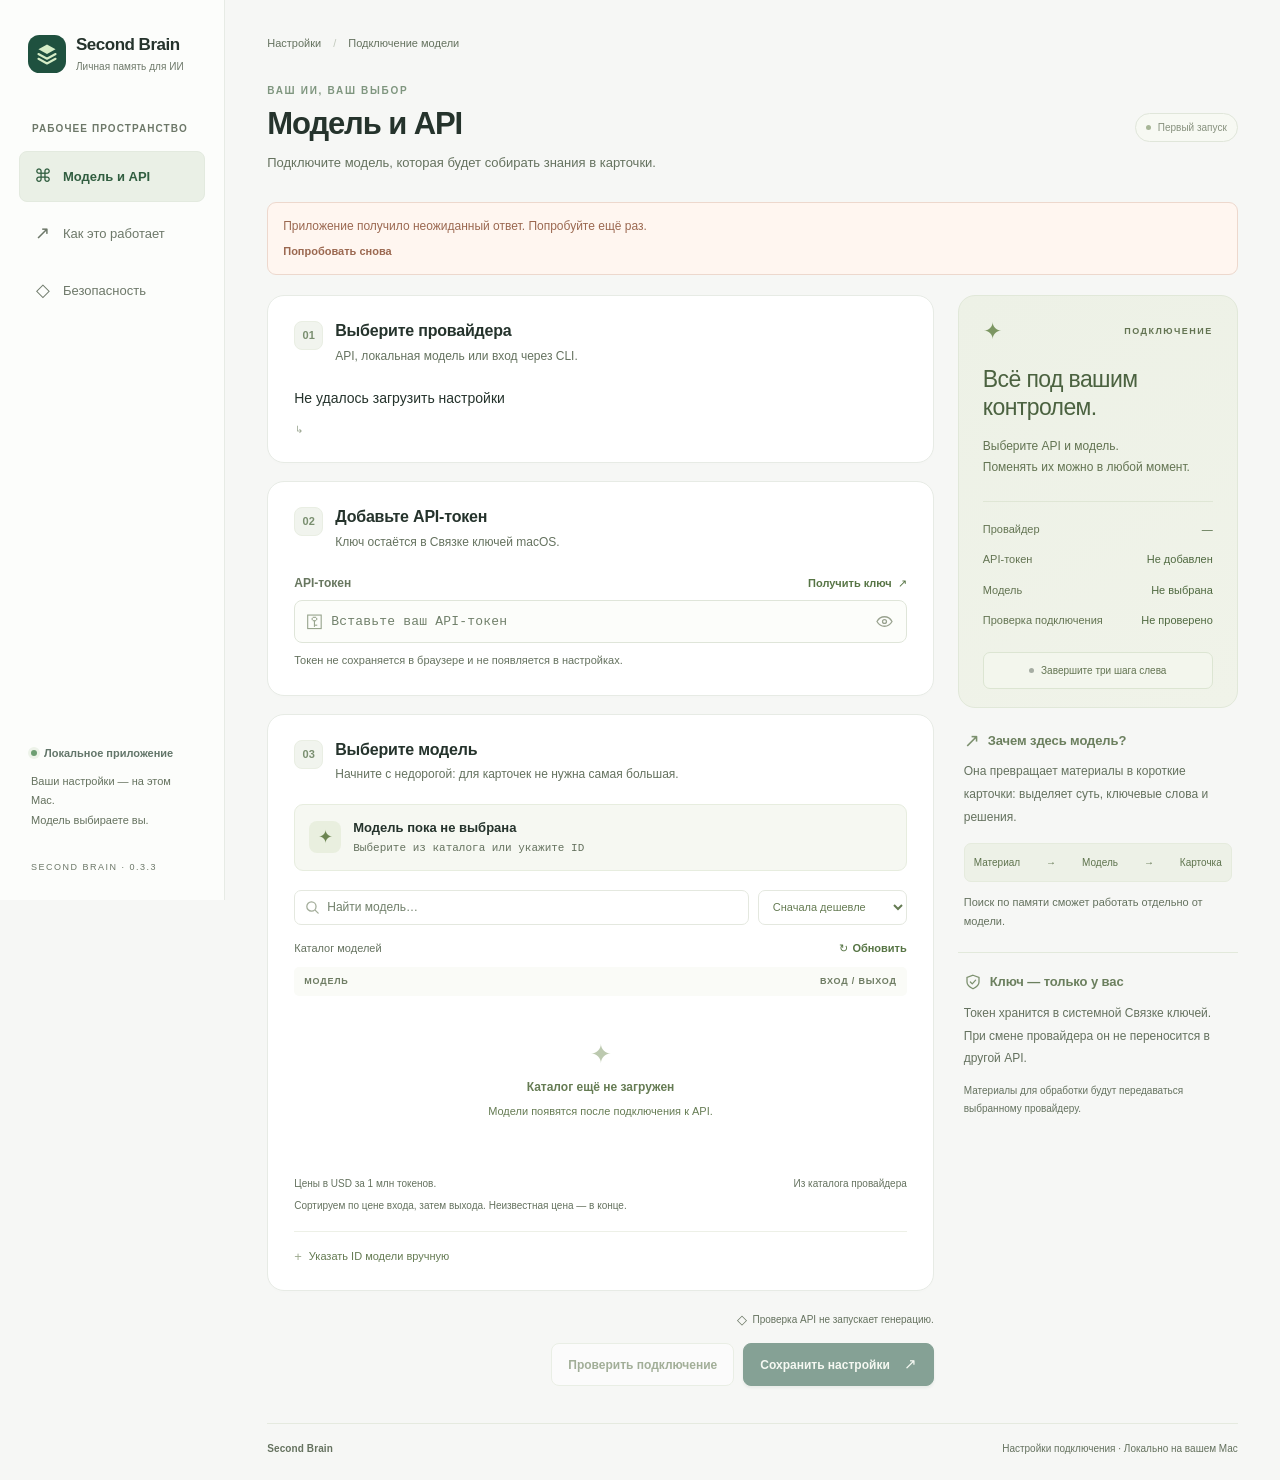
==== commit b6e6da8c: "fix: release 0.3.3 with GigaCode feedback-loop protection" ====
--- a/static/index.html
+++ b/static/index.html
@@ -27,7 +27,7 @@
       <div class="sidebar-bottom">
         <div class="local-badge"><span class="status-dot"></span>Локальное приложение</div>
         <p>Ваши настройки — на этом Mac.<br>Модель выбираете вы.</p>
-        <span class="version">SECOND BRAIN · 0.3.2</span>
+        <span class="version">SECOND BRAIN · 0.3.3</span>
       </div>
     </aside>
 
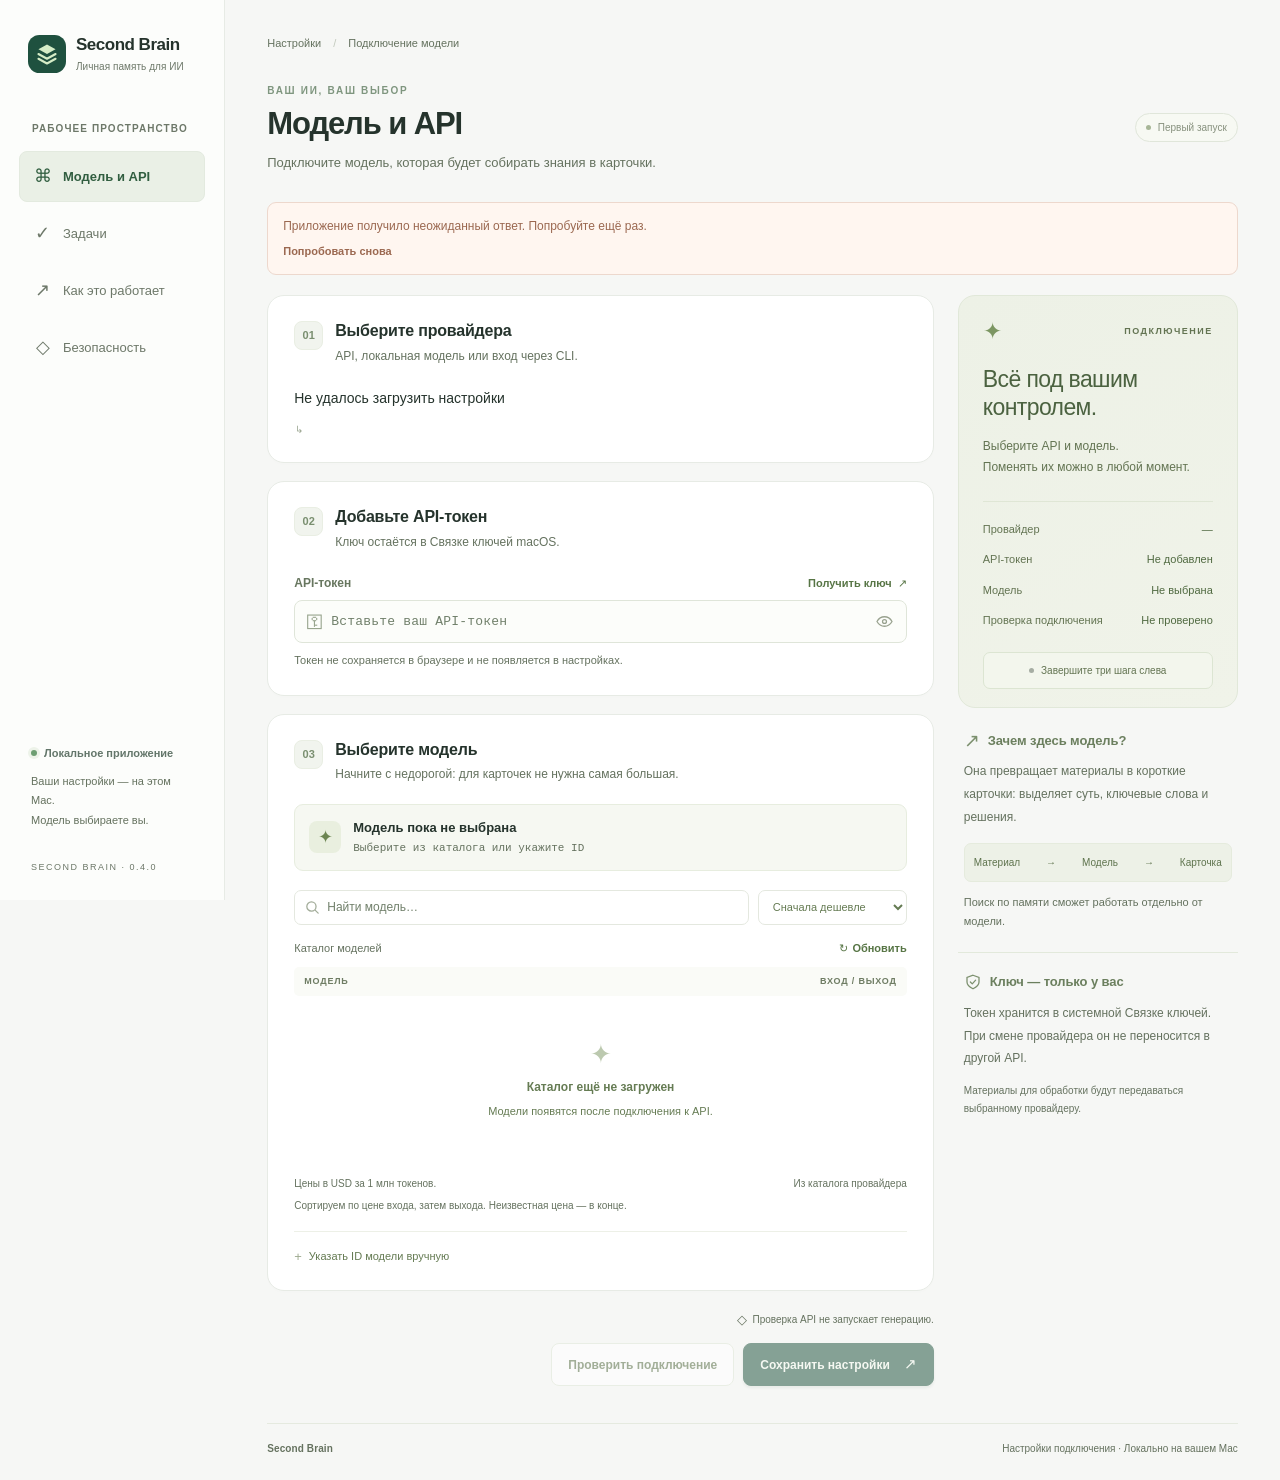
==== commit 0170b78e: "feat: release 0.4.0 with local kanban and progression" ====
--- a/static/index.html
+++ b/static/index.html
@@ -21,13 +21,14 @@
       <div class="sidebar-label">РАБОЧЕЕ ПРОСТРАНСТВО</div>
       <nav class="navigation">
         <a class="nav-item active" href="#main" aria-current="page"><span class="nav-icon">⌘</span>Модель и API</a>
+        <a class="nav-item" href="/static/tasks.html"><span class="nav-icon" aria-hidden="true">✓</span>Задачи</a>
         <a class="nav-item" href="#how-it-works"><span class="nav-icon">↗</span>Как это работает</a>
         <a class="nav-item" href="#security"><span class="nav-icon">◇</span>Безопасность</a>
       </nav>
       <div class="sidebar-bottom">
         <div class="local-badge"><span class="status-dot"></span>Локальное приложение</div>
         <p>Ваши настройки — на этом Mac.<br>Модель выбираете вы.</p>
-        <span class="version">SECOND BRAIN · 0.3.3</span>
+        <span class="version">SECOND BRAIN · 0.4.0</span>
       </div>
     </aside>
 
